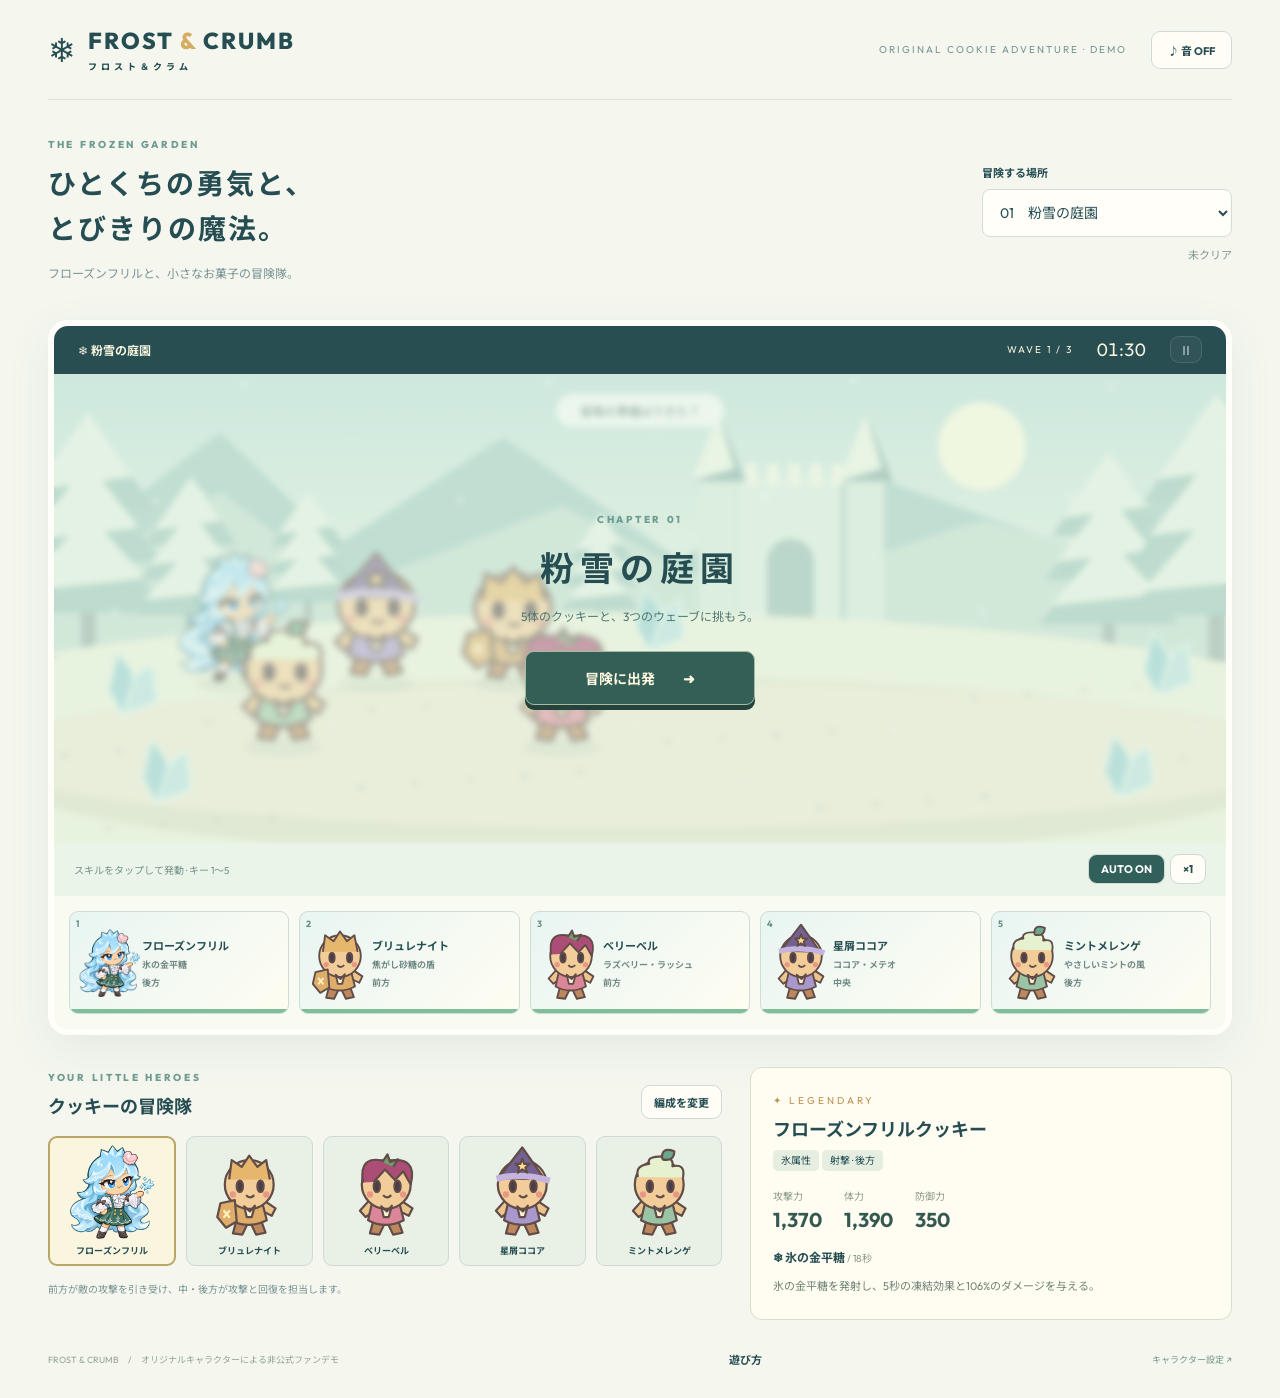
==== frost-frill/index.html @ cb8e694f "Build Frost and Crumb original cookie battle demo" ====
<!doctype html><html lang="ja"><meta charset="UTF-8"><meta name="viewport" content="width=device-width,initial-scale=1"><title>FROST & CRUMB — フローズンフリル</title><link rel="stylesheet" href="style.css"><body><div class="app"><header><a class="brand" href="./">❄ <span>FROST <i>&</i> CRUMB<small>フロスト＆クラム</small></span></a><span class="edition">ORIGINAL COOKIE ADVENTURE · DEMO</span><button id="sound" aria-pressed="false">♪ 音 OFF</button></header><main><section class="intro"><div><span class="eyebrow">THE FROZEN GARDEN</span><h1>ひとくちの勇気と、<br>とびきりの魔法。</h1><p>フローズンフリルと、小さなお菓子の冒険隊。</p></div><div class="stage-select"><label for="difficulty">冒険する場所</label><select id="difficulty"><option value="0">01　粉雪の庭園</option><option value="1">02　氷砂糖の回廊</option><option value="2">03　凍てつく王冠</option></select><span id="record">未クリア</span></div></section><section class="game"><div class="battle-top"><span>❄ <b id="stage-title">粉雪の庭園</b></span><div><span id="wave">WAVE 1 / 3</span><span id="timer">01:30</span><button id="pause" disabled aria-label="一時停止">Ⅱ</button></div></div><div class="battlefield"><canvas id="scene" width="1200" height="480" aria-label="クッキーたちのバトル画面"></canvas><div id="banner" aria-live="polite">冒険の準備はできた？</div><div id="curtain"><span class="eyebrow">CHAPTER 01</span><h2>粉雪の庭園</h2><p>5体のクッキーと、3つのウェーブに挑もう。</p><button class="primary" id="start">冒険に出発 <span>➜</span></button></div><div class="battle-bottom"><span id="hint">スキルをタップして発動 · キー 1〜5</span><div><button id="auto" aria-pressed="true" class="active">AUTO ON</button><button id="speed">×1</button></div></div></div><div id="skills" class="skills"></div></section><section class="lower"><div class="roster-panel"><div class="section-head"><div><span class="eyebrow">YOUR LITTLE HEROES</span><h2>クッキーの冒険隊</h2></div><button id="formation">編成を変更</button></div><div id="roster" class="roster"></div><p class="subtle">前方が敵の攻撃を引き受け、中・後方が攻撃と回復を担当します。</p></div><aside id="detail"></aside></section><footer><span>FROST & CRUMB　/　オリジナルキャラクターによる非公式ファンデモ</span><button id="help">遊び方</button><a href="https://docs.google.com/spreadsheets/d/1AXJNNVt2qKoqk0Ohk_pprZmD6-auwMGWSyhdEIx_EBE/edit?gid=2095107188" target="_blank" rel="noreferrer">キャラクター設定 ↗</a></footer></main></div><dialog id="modal"><button id="close" class="close" aria-label="閉じる">×</button><div id="modal-body"></div></dialog><script src="data.js"></script><script src="engine.js"></script><script src="game.js"></script></body></html>
---- frost-frill/style.css ----
@import url('https://fonts.googleapis.com/css2?family=Noto+Sans+JP:wght@400;600;700;900&family=Outfit:wght@400;500;600;700;800&display=swap');
:root{--ink:#254d52;--muted:#789394;--mint:#dff2e9;--gold:#d6ac62}*{box-sizing:border-box}body{margin:0;background:#f5f7ef;color:var(--ink);font:14px 'Outfit','Noto Sans JP',sans-serif}button,select{font:inherit}button,a,select{-webkit-tap-highlight-color:transparent}button{cursor:pointer;border:1px solid #cddbd3;background:#fffdf6;color:var(--ink);border-radius:9px;padding:10px 16px;font-weight:700;transition:.2s}button:hover{transform:translateY(-2px);filter:brightness(1.04)}button:disabled{cursor:default;opacity:.5;transform:none}button:focus-visible,a:focus-visible,select:focus-visible{outline:3px solid #e4ac5e;outline-offset:3px}.app{max-width:1320px;margin:auto;padding:0 48px}header{height:100px;display:flex;align-items:center;gap:24px;border-bottom:1px solid #dce4da}.brand{display:flex;gap:12px;align-items:center;font-size:33px;text-decoration:none;color:var(--ink)}.brand span{font-size:23px;font-weight:800;letter-spacing:2px}.brand i{color:var(--gold);font-style:normal}.brand small{display:block;font-size:9px;letter-spacing:4px;margin-top:5px}.edition{font-size:10px;letter-spacing:2px;color:var(--muted);margin-left:auto}header button{font-size:11px}.intro{display:flex;justify-content:space-between;align-items:center;padding:34px 0 27px}.eyebrow{font-size:10px;font-weight:800;letter-spacing:2.7px;color:#6e9c92}h1{font-size:28px;line-height:1.6;letter-spacing:2px;margin:10px 0}p{color:var(--muted);font-size:12px}.stage-select{display:grid;gap:9px;min-width:250px}.stage-select label{font-size:11px;font-weight:700}.stage-select select{padding:13px;background:#fffef9;color:var(--ink);border:1px solid #d1ded1;border-radius:8px}.stage-select span{font-size:11px;color:#81978b;text-align:right}.game{border:6px solid #fffef8;border-radius:20px;overflow:hidden;box-shadow:0 14px 45px #315b4e16}.battle-top{height:48px;display:flex;justify-content:space-between;align-items:center;padding:0 24px;background:#294e52;color:#f5f4dd;font-size:12px}.battle-top>div{display:flex;gap:24px;align-items:center}.battle-top button{padding:4px 9px;background:#ffffff14;color:white;border:1px solid #ffffff40}#wave{letter-spacing:2px;font-size:10px}#timer{font-size:18px;font-variant-numeric:tabular-nums}.battlefield{position:relative;background:#d8eee6}canvas{display:block;width:100%;aspect-ratio:2.5}.battle-bottom{display:flex;justify-content:space-between;align-items:center;padding:12px 20px;background:#eaf4e9;font-size:10px;color:#77938a}.battle-bottom button{font-size:11px;padding:7px 12px;margin-left:5px}.active{background:#315f59!important;color:white!important}.skills{display:grid;grid-template-columns:repeat(5,1fr);gap:10px;padding:15px;background:#f9faf2}.skill{position:relative;height:103px;overflow:hidden;padding:8px;background:linear-gradient(135deg,#e8f5f2,#fffdf2);border:1px solid #cdded4;text-align:left;display:flex;align-items:center}.skill .portrait{width:64px;height:85px;flex-shrink:0}.skill strong{font-size:11px;display:block}.skill small{font-size:9px;display:block;margin-top:5px;color:#718a86}.skill .cool{position:absolute;inset:0;background:#153936b3;color:white;display:grid;place-content:center;font-size:25px;pointer-events:none}.skill .hp{position:absolute;bottom:0;left:0;height:4px;background:#80bd99}.skill .key{position:absolute;top:6px;left:6px;font-size:9px;color:#688f83}#curtain{position:absolute;inset:0 0 52px;display:flex;align-items:center;justify-content:center;flex-direction:column;background:#e7f5e37d;backdrop-filter:blur(3px);text-align:center}#curtain h2{font-size:34px;letter-spacing:6px;margin:16px 0 4px}#curtain p{color:#527970}.primary{background:#335f56;color:#fff7df;border:1px solid #a7bba1;box-shadow:0 5px 0 #24433d;margin-top:15px;padding:16px 40px;min-width:230px}.primary span{margin-left:25px}#banner{position:absolute;top:20px;left:50%;transform:translateX(-50%);padding:8px 24px;border-radius:30px;background:#ffffffc9;color:#365e59;font-size:12px;white-space:nowrap;pointer-events:none}.lower{display:grid;grid-template-columns:1.4fr 1fr;gap:28px;margin-top:32px}.section-head{display:flex;justify-content:space-between;align-items:center}h2{font-size:18px;margin:7px 0 18px}.section-head button{font-size:11px;padding:8px 12px}.roster{display:flex;gap:10px}.roster button{flex:1;min-width:0;padding:7px 3px;background:#e9f0e5}.roster button.selected{border:2px solid #b8a567;background:#faf5df}.roster .portrait{height:94px;width:100%}.roster small{font-size:9px;display:block;margin-top:5px}.portrait img{width:100%;height:100%;object-fit:contain}.portrait svg{height:100%;width:100%}.subtle{font-size:10px;margin-top:15px}aside{position:relative;border:1px solid #d6dfcc;border-radius:12px;padding:22px;background:#fffcf2}aside .rarity{color:#bd9252;font-size:10px;letter-spacing:3px}aside h2{font-size:18px;margin:7px 0 9px}aside .tag{font-size:10px;background:#e6eee2;border-radius:5px;padding:4px 8px}.stats{display:flex;gap:22px;margin:20px 0 16px}.stats span{font-size:10px;color:#8b9a8b}.stats b{display:block;font-size:20px;color:#355950;margin-top:4px}aside p{line-height:1.8;color:#708477;font-size:11px;margin-bottom:0}footer{display:flex;gap:20px;align-items:center;justify-content:space-between;padding:28px 0;color:#92a292;font-size:9px}footer button{border:none;background:none;font-size:11px;padding:3px}footer a{color:#759786;text-decoration:none}dialog{border:1px solid #d6dfcc;border-radius:18px;padding:35px;color:var(--ink);max-width:500px;width:90%;background:#fffdf5;box-shadow:0 20px 100px #153b3240}dialog::backdrop{background:#163b4770;backdrop-filter:blur(5px)}dialog p{line-height:2}.close{float:right;padding:3px 9px}.formation-row{display:flex;align-items:center;gap:15px;padding:10px;border-bottom:1px solid #e2e8dd}.formation-row label{flex:1;font-size:12px}.formation-row select{padding:6px;border:1px solid #cad7cb;border-radius:5px;color:var(--ink)}@media(max-width:800px){.app{padding:0 16px}.edition{display:none}header{height:78px;justify-content:space-between}.brand span{font-size:18px}.intro{padding-top:24px}h1{font-size:21px}.stage-select{min-width:170px}.lower{grid-template-columns:1fr}.skill{height:95px;justify-content:center;padding:3px}.skill .portrait{width:56px}.skill strong,.skill small{display:none}.skills{gap:5px;padding:8px}footer{flex-wrap:wrap}.battle-top{padding:0 12px}.battle-top>div{gap:12px}#curtain h2{font-size:25px}#curtain p{font-size:10px}#curtain .primary{padding:10px 25px;margin-top:6px}.intro p{font-size:10px}}@media(max-width:480px){.intro{display:block}.stage-select{margin-top:18px;display:flex;align-items:center;gap:8px}.stage-select label{display:none}.stage-select select{flex:1;padding:9px;font-size:11px}.stage-select span{font-size:9px}canvas{aspect-ratio:1.5;object-fit:cover}#hint{font-size:8px}.battle-bottom{padding:8px}.roster .portrait{height:76px}#curtain{bottom:44px}.brand{font-size:27px}.stats{gap:30px}}
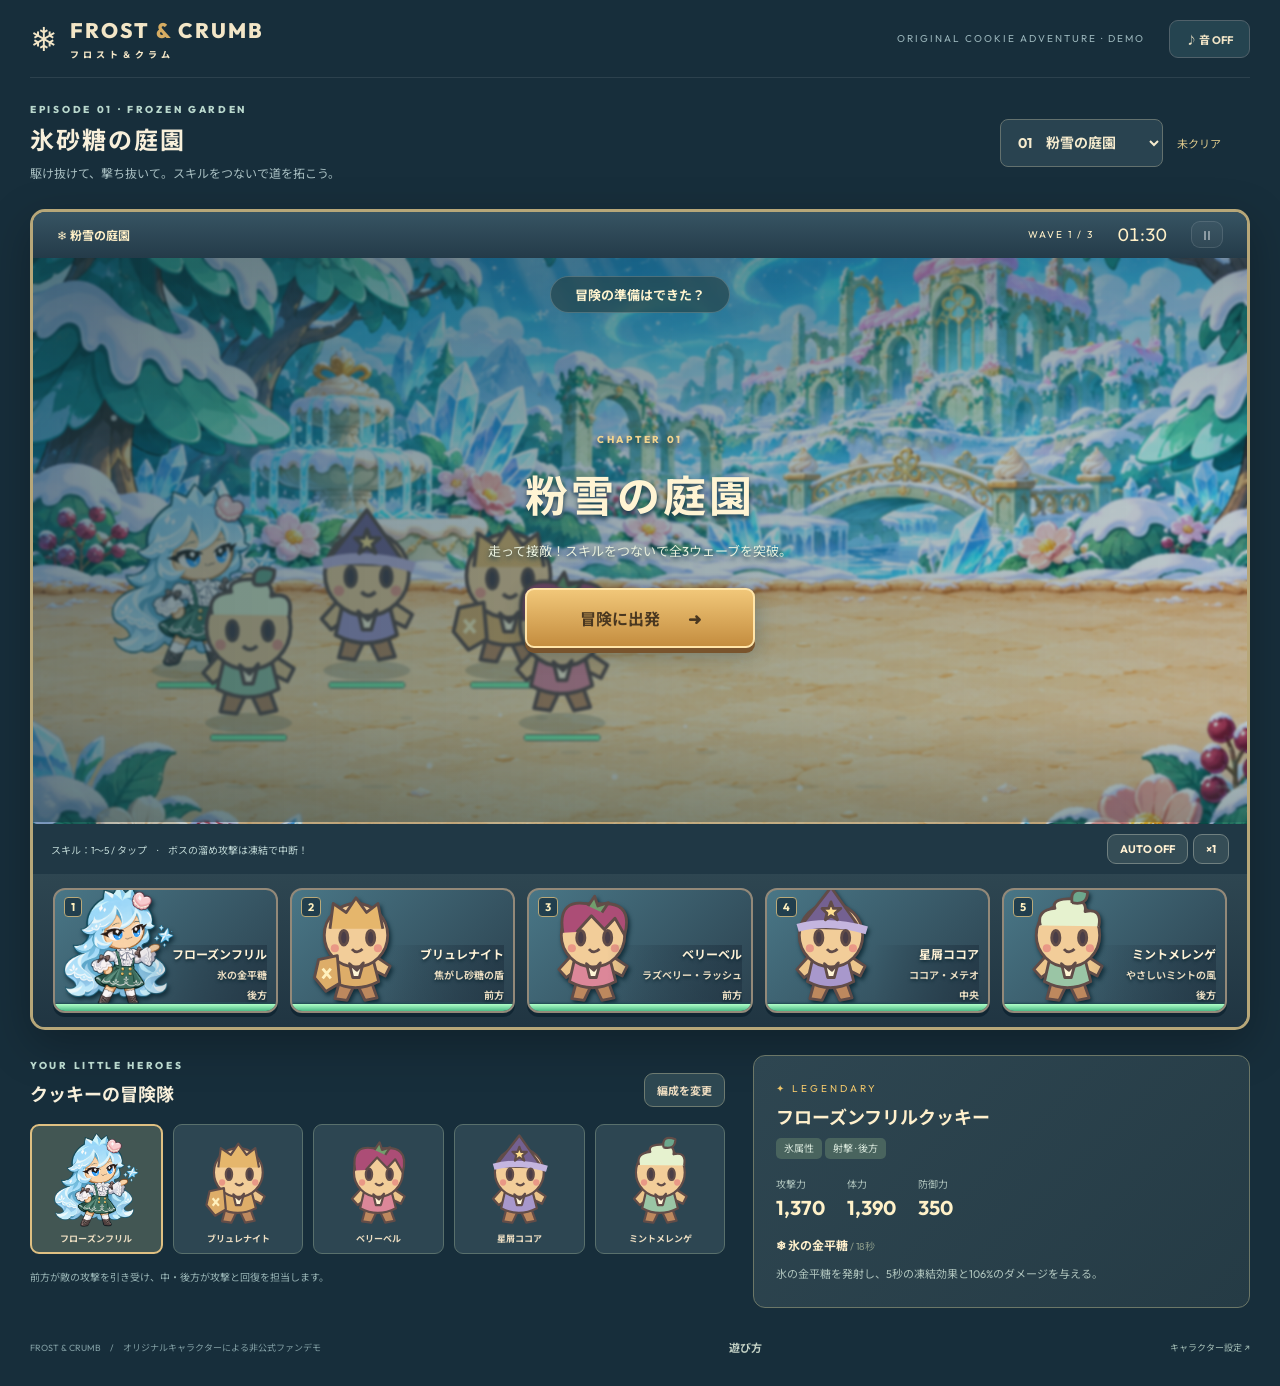
==== commit d53079a0: "Rework battles with moving combat, skill cinematics and interruptible boss attacks" ====
--- a/frost-frill/index.html
+++ b/frost-frill/index.html
@@ -1 +1 @@
-<!doctype html><html lang="ja"><meta charset="UTF-8"><meta name="viewport" content="width=device-width,initial-scale=1"><title>FROST & CRUMB — フローズンフリル</title><link rel="stylesheet" href="style.css"><body><div class="app"><header><a class="brand" href="./">❄ <span>FROST <i>&</i> CRUMB<small>フロスト＆クラム</small></span></a><span class="edition">ORIGINAL COOKIE ADVENTURE · DEMO</span><button id="sound" aria-pressed="false">♪ 音 OFF</button></header><main><section class="intro"><div><span class="eyebrow">THE FROZEN GARDEN</span><h1>ひとくちの勇気と、<br>とびきりの魔法。</h1><p>フローズンフリルと、小さなお菓子の冒険隊。</p></div><div class="stage-select"><label for="difficulty">冒険する場所</label><select id="difficulty"><option value="0">01　粉雪の庭園</option><option value="1">02　氷砂糖の回廊</option><option value="2">03　凍てつく王冠</option></select><span id="record">未クリア</span></div></section><section class="game"><div class="battle-top"><span>❄ <b id="stage-title">粉雪の庭園</b></span><div><span id="wave">WAVE 1 / 3</span><span id="timer">01:30</span><button id="pause" disabled aria-label="一時停止">Ⅱ</button></div></div><div class="battlefield"><canvas id="scene" width="1200" height="480" aria-label="クッキーたちのバトル画面"></canvas><div id="banner" aria-live="polite">冒険の準備はできた？</div><div id="curtain"><span class="eyebrow">CHAPTER 01</span><h2>粉雪の庭園</h2><p>5体のクッキーと、3つのウェーブに挑もう。</p><button class="primary" id="start">冒険に出発 <span>➜</span></button></div><div class="battle-bottom"><span id="hint">スキルをタップして発動 · キー 1〜5</span><div><button id="auto" aria-pressed="true" class="active">AUTO ON</button><button id="speed">×1</button></div></div></div><div id="skills" class="skills"></div></section><section class="lower"><div class="roster-panel"><div class="section-head"><div><span class="eyebrow">YOUR LITTLE HEROES</span><h2>クッキーの冒険隊</h2></div><button id="formation">編成を変更</button></div><div id="roster" class="roster"></div><p class="subtle">前方が敵の攻撃を引き受け、中・後方が攻撃と回復を担当します。</p></div><aside id="detail"></aside></section><footer><span>FROST & CRUMB　/　オリジナルキャラクターによる非公式ファンデモ</span><button id="help">遊び方</button><a href="https://docs.google.com/spreadsheets/d/1AXJNNVt2qKoqk0Ohk_pprZmD6-auwMGWSyhdEIx_EBE/edit?gid=2095107188" target="_blank" rel="noreferrer">キャラクター設定 ↗</a></footer></main></div><dialog id="modal"><button id="close" class="close" aria-label="閉じる">×</button><div id="modal-body"></div></dialog><script src="data.js"></script><script src="engine.js"></script><script src="game.js"></script></body></html>
+<!doctype html><html lang="ja"><meta charset="UTF-8"><meta name="viewport" content="width=device-width,initial-scale=1"><title>FROST & CRUMB — フローズンフリル</title><link rel="stylesheet" href="style.css"><body><div class="app"><header><a class="brand" href="./">❄ <span>FROST <i>&</i> CRUMB<small>フロスト＆クラム</small></span></a><span class="edition">ORIGINAL COOKIE ADVENTURE · DEMO</span><button id="sound" aria-pressed="false">♪ 音 OFF</button></header><main><section class="intro"><div><span class="eyebrow">EPISODE 01 · FROZEN GARDEN</span><h1>氷砂糖の庭園</h1><p>駆け抜けて、撃ち抜いて。スキルをつないで道を拓こう。</p></div><div class="stage-select"><label for="difficulty">冒険する場所</label><select id="difficulty" aria-label="冒険する場所"><option value="0">01　粉雪の庭園</option><option value="1">02　氷砂糖の回廊</option><option value="2">03　凍てつく王冠</option></select><span id="record">未クリア</span></div></section><section class="game"><div class="battle-top"><span>❄ <b id="stage-title">粉雪の庭園</b></span><div><span id="wave">WAVE 1 / 3</span><span id="timer">01:30</span><button id="pause" disabled aria-label="一時停止">Ⅱ</button></div></div><div class="battlefield"><canvas id="scene" width="1200" height="480" aria-label="クッキーたちのバトル画面"></canvas><div id="bossbar" hidden><span>氷砂糖の番人</span><div><i></i></div></div><div id="cutin"><img src="assets/frozen-frill.png" alt=""><div><small>LEGENDARY SKILL</small><strong>氷の金平糖</strong></div></div><div id="warning" aria-live="polite"></div><div id="combo"></div><div id="banner" aria-live="polite">冒険の準備はできた？</div><div id="curtain"><span class="eyebrow">CHAPTER 01</span><h2>粉雪の庭園</h2><p>走って接敵！スキルをつないで全3ウェーブを突破。</p><button class="primary" id="start">冒険に出発 <span>➜</span></button></div><div class="battle-bottom"><span id="hint">スキル：1〜5 / タップ　·　ボスの溜め攻撃は凍結で中断！</span><div><button id="auto" aria-pressed="false">AUTO OFF</button><button id="speed">×1</button></div></div></div><div id="skills" class="skills"></div></section><section class="lower"><div class="roster-panel"><div class="section-head"><div><span class="eyebrow">YOUR LITTLE HEROES</span><h2>クッキーの冒険隊</h2></div><button id="formation">編成を変更</button></div><div id="roster" class="roster"></div><p class="subtle">前方が敵の攻撃を引き受け、中・後方が攻撃と回復を担当します。</p></div><aside id="detail"></aside></section><footer><span>FROST & CRUMB　/　オリジナルキャラクターによる非公式ファンデモ</span><button id="help">遊び方</button><a href="https://docs.google.com/spreadsheets/d/1AXJNNVt2qKoqk0Ohk_pprZmD6-auwMGWSyhdEIx_EBE/edit?gid=2095107188" target="_blank" rel="noreferrer">キャラクター設定 ↗</a></footer></main></div><dialog id="modal"><button id="close" class="close" aria-label="閉じる">×</button><div id="modal-body"></div></dialog><script src="data.js"></script><script src="engine.js"></script><script src="game.js"></script></body></html>
--- a/frost-frill/style.css
+++ b/frost-frill/style.css
@@ -1,2 +1,9 @@
 @import url('https://fonts.googleapis.com/css2?family=Noto+Sans+JP:wght@400;600;700;900&family=Outfit:wght@400;500;600;700;800&display=swap');
 :root{--ink:#254d52;--muted:#789394;--mint:#dff2e9;--gold:#d6ac62}*{box-sizing:border-box}body{margin:0;background:#f5f7ef;color:var(--ink);font:14px 'Outfit','Noto Sans JP',sans-serif}button,select{font:inherit}button,a,select{-webkit-tap-highlight-color:transparent}button{cursor:pointer;border:1px solid #cddbd3;background:#fffdf6;color:var(--ink);border-radius:9px;padding:10px 16px;font-weight:700;transition:.2s}button:hover{transform:translateY(-2px);filter:brightness(1.04)}button:disabled{cursor:default;opacity:.5;transform:none}button:focus-visible,a:focus-visible,select:focus-visible{outline:3px solid #e4ac5e;outline-offset:3px}.app{max-width:1320px;margin:auto;padding:0 48px}header{height:100px;display:flex;align-items:center;gap:24px;border-bottom:1px solid #dce4da}.brand{display:flex;gap:12px;align-items:center;font-size:33px;text-decoration:none;color:var(--ink)}.brand span{font-size:23px;font-weight:800;letter-spacing:2px}.brand i{color:var(--gold);font-style:normal}.brand small{display:block;font-size:9px;letter-spacing:4px;margin-top:5px}.edition{font-size:10px;letter-spacing:2px;color:var(--muted);margin-left:auto}header button{font-size:11px}.intro{display:flex;justify-content:space-between;align-items:center;padding:34px 0 27px}.eyebrow{font-size:10px;font-weight:800;letter-spacing:2.7px;color:#6e9c92}h1{font-size:28px;line-height:1.6;letter-spacing:2px;margin:10px 0}p{color:var(--muted);font-size:12px}.stage-select{display:grid;gap:9px;min-width:250px}.stage-select label{font-size:11px;font-weight:700}.stage-select select{padding:13px;background:#fffef9;color:var(--ink);border:1px solid #d1ded1;border-radius:8px}.stage-select span{font-size:11px;color:#81978b;text-align:right}.game{border:6px solid #fffef8;border-radius:20px;overflow:hidden;box-shadow:0 14px 45px #315b4e16}.battle-top{height:48px;display:flex;justify-content:space-between;align-items:center;padding:0 24px;background:#294e52;color:#f5f4dd;font-size:12px}.battle-top>div{display:flex;gap:24px;align-items:center}.battle-top button{padding:4px 9px;background:#ffffff14;color:white;border:1px solid #ffffff40}#wave{letter-spacing:2px;font-size:10px}#timer{font-size:18px;font-variant-numeric:tabular-nums}.battlefield{position:relative;background:#d8eee6}canvas{display:block;width:100%;aspect-ratio:2.5}.battle-bottom{display:flex;justify-content:space-between;align-items:center;padding:12px 20px;background:#eaf4e9;font-size:10px;color:#77938a}.battle-bottom button{font-size:11px;padding:7px 12px;margin-left:5px}.active{background:#315f59!important;color:white!important}.skills{display:grid;grid-template-columns:repeat(5,1fr);gap:10px;padding:15px;background:#f9faf2}.skill{position:relative;height:103px;overflow:hidden;padding:8px;background:linear-gradient(135deg,#e8f5f2,#fffdf2);border:1px solid #cdded4;text-align:left;display:flex;align-items:center}.skill .portrait{width:64px;height:85px;flex-shrink:0}.skill strong{font-size:11px;display:block}.skill small{font-size:9px;display:block;margin-top:5px;color:#718a86}.skill .cool{position:absolute;inset:0;background:#153936b3;color:white;display:grid;place-content:center;font-size:25px;pointer-events:none}.skill .hp{position:absolute;bottom:0;left:0;height:4px;background:#80bd99}.skill .key{position:absolute;top:6px;left:6px;font-size:9px;color:#688f83}#curtain{position:absolute;inset:0 0 52px;display:flex;align-items:center;justify-content:center;flex-direction:column;background:#e7f5e37d;backdrop-filter:blur(3px);text-align:center}#curtain h2{font-size:34px;letter-spacing:6px;margin:16px 0 4px}#curtain p{color:#527970}.primary{background:#335f56;color:#fff7df;border:1px solid #a7bba1;box-shadow:0 5px 0 #24433d;margin-top:15px;padding:16px 40px;min-width:230px}.primary span{margin-left:25px}#banner{position:absolute;top:20px;left:50%;transform:translateX(-50%);padding:8px 24px;border-radius:30px;background:#ffffffc9;color:#365e59;font-size:12px;white-space:nowrap;pointer-events:none}.lower{display:grid;grid-template-columns:1.4fr 1fr;gap:28px;margin-top:32px}.section-head{display:flex;justify-content:space-between;align-items:center}h2{font-size:18px;margin:7px 0 18px}.section-head button{font-size:11px;padding:8px 12px}.roster{display:flex;gap:10px}.roster button{flex:1;min-width:0;padding:7px 3px;background:#e9f0e5}.roster button.selected{border:2px solid #b8a567;background:#faf5df}.roster .portrait{height:94px;width:100%}.roster small{font-size:9px;display:block;margin-top:5px}.portrait img{width:100%;height:100%;object-fit:contain}.portrait svg{height:100%;width:100%}.subtle{font-size:10px;margin-top:15px}aside{position:relative;border:1px solid #d6dfcc;border-radius:12px;padding:22px;background:#fffcf2}aside .rarity{color:#bd9252;font-size:10px;letter-spacing:3px}aside h2{font-size:18px;margin:7px 0 9px}aside .tag{font-size:10px;background:#e6eee2;border-radius:5px;padding:4px 8px}.stats{display:flex;gap:22px;margin:20px 0 16px}.stats span{font-size:10px;color:#8b9a8b}.stats b{display:block;font-size:20px;color:#355950;margin-top:4px}aside p{line-height:1.8;color:#708477;font-size:11px;margin-bottom:0}footer{display:flex;gap:20px;align-items:center;justify-content:space-between;padding:28px 0;color:#92a292;font-size:9px}footer button{border:none;background:none;font-size:11px;padding:3px}footer a{color:#759786;text-decoration:none}dialog{border:1px solid #d6dfcc;border-radius:18px;padding:35px;color:var(--ink);max-width:500px;width:90%;background:#fffdf5;box-shadow:0 20px 100px #153b3240}dialog::backdrop{background:#163b4770;backdrop-filter:blur(5px)}dialog p{line-height:2}.close{float:right;padding:3px 9px}.formation-row{display:flex;align-items:center;gap:15px;padding:10px;border-bottom:1px solid #e2e8dd}.formation-row label{flex:1;font-size:12px}.formation-row select{padding:6px;border:1px solid #cad7cb;border-radius:5px;color:var(--ink)}@media(max-width:800px){.app{padding:0 16px}.edition{display:none}header{height:78px;justify-content:space-between}.brand span{font-size:18px}.intro{padding-top:24px}h1{font-size:21px}.stage-select{min-width:170px}.lower{grid-template-columns:1fr}.skill{height:95px;justify-content:center;padding:3px}.skill .portrait{width:56px}.skill strong,.skill small{display:none}.skills{gap:5px;padding:8px}footer{flex-wrap:wrap}.battle-top{padding:0 12px}.battle-top>div{gap:12px}#curtain h2{font-size:25px}#curtain p{font-size:10px}#curtain .primary{padding:10px 25px;margin-top:6px}.intro p{font-size:10px}}@media(max-width:480px){.intro{display:block}.stage-select{margin-top:18px;display:flex;align-items:center;gap:8px}.stage-select label{display:none}.stage-select select{flex:1;padding:9px;font-size:11px}.stage-select span{font-size:9px}canvas{aspect-ratio:1.5;object-fit:cover}#hint{font-size:8px}.battle-bottom{padding:8px}.roster .portrait{height:76px}#curtain{bottom:44px}.brand{font-size:27px}.stats{gap:30px}}
+/* Battle revision: the arena is the primary screen. */
+body{background:#172e3b;color:#f8f0db}.app{max-width:1480px;padding:0 30px}header{height:78px;border-color:#ffffff17}.brand{color:#f3e6c7}.brand span{font-size:21px}.edition{color:#99b4ba}header button{background:#254450;color:#f0e4c6;border-color:#50616a}.intro{padding:21px 0}.intro h1{font-size:24px;line-height:1.2;margin:9px 0}.intro p{margin:7px 0;color:#a8bfc2}.eyebrow{color:#b9d8cd}.stage-select{display:flex;align-items:center;gap:14px}.stage-select label{display:none}.stage-select select{background:#294350;color:#f5ebce;border-color:#63716e;font-weight:700}.stage-select span{color:#deca8c}.game{border:3px solid #b7a779;border-radius:15px;background:#213a43;box-shadow:0 15px 45px #0004}.battle-top{height:46px;background:linear-gradient(#375463,#243b49);color:#fff0c7}.battlefield{overflow:hidden}canvas{aspect-ratio:1200/560}#banner{top:18px;background:#25454ab3;color:#fff4cf;backdrop-filter:blur(4px);font-weight:700;font-size:13px;padding:8px 24px;border:1px solid #ffffff30;z-index:2}.battle-bottom{background:#203845;color:#bdd5d3;padding:10px 18px}.battle-bottom button{background:#354d56;color:#fff0d2;border-color:#708080}.battle-bottom .active{background:#b28a43!important;border-color:#e9c982;color:#fff!important}.skills{gap:12px;padding:14px 20px;background:linear-gradient(#2e4651,#203542)}.skill{height:125px;background:linear-gradient(135deg,#497686,#2b414e);border:2px solid #938979;border-radius:12px;color:#fff3d7;overflow:hidden;box-shadow:0 4px 0 #112633;align-items:flex-end;padding:9px;isolation:isolate}.skill .portrait{position:absolute;height:122px;width:128px;left:0;bottom:5px;z-index:-1;filter:drop-shadow(2px 3px 2px #122f3b)}.skill>div:not(.portrait):not(.cool):not(.hp){margin-left:auto;text-align:right;text-shadow:0 2px 3px #122c37;background:linear-gradient(90deg,transparent,#213543b0);padding-left:35px;max-width:100%}.skill strong{font-size:12px}.skill small{color:#e7dbc1;font-size:10px}.skill .cool{background:linear-gradient(0deg,#102332cf,#10233245);font-size:32px;text-shadow:0 3px 0 #1c2d40;color:#fff}.skill:disabled{opacity:1}.skill .hp{height:7px;background:linear-gradient(#b1ffc8,#4cbb87);box-shadow:0 -1px 2px #1d484e;z-index:4}.skill .key{top:7px;left:9px;color:#fff0bf;background:#152e3dbb;border:1px solid #b9a979;padding:2px 6px;border-radius:4px;font-size:11px}.skill.ready{border-color:#ffe097;box-shadow:0 0 14px #ffe9a04d,0 4px 0 #846b43}.skill.ready:after{content:'READY';position:absolute;top:7px;right:7px;color:#ffe29a;font-size:10px;font-weight:900;letter-spacing:1px}.skill:hover:not(:disabled){transform:translateY(-5px);border-color:#fff7d3}#curtain{background:linear-gradient(90deg,#12364090,#153e4b45);backdrop-filter:blur(1px);color:#fff4d3;text-shadow:0 3px 5px #173849}#curtain .eyebrow{color:#f2d590}#curtain h2{font-size:43px;letter-spacing:3px}#curtain p{color:#e9f0dd;font-size:13px}.primary{background:linear-gradient(#f1c779,#c48d3f);color:#493720;box-shadow:0 5px 0 #79542d,0 6px 20px #142f3d50;border:2px solid #ffe5a9;font-size:16px;text-shadow:none}.lower{margin-top:25px}.roster button{background:#2d4652;border-color:#59706c;color:#eedfc3}.roster button.selected{background:#425653;border-color:#dfc082}.roster-panel .subtle{color:#98b4b5}.section-head button{background:#2d4751;color:#eddcc0;border-color:#6d7a70}aside{background:linear-gradient(135deg,#2e4651,#253b45);border-color:#6c7767;color:#fff0cc}aside .tag{background:#49645e;color:#d6e5d9}.stats b{color:#fff1c8}.stats span,aside p{color:#afc4bd}.rarity{color:#f1c76b!important}footer{color:#829fa4}footer button{color:#c4d2c6}footer a{color:#a4beb6}dialog{background:#233c47;color:#fff0d0;border:2px solid #b8a678}dialog p{color:#b0c8c3}.formation-row{border-color:#59716c}dialog .eyebrow{color:#ddc989}.close{background:#3d555d;color:white;border:none}
+#cutin{position:absolute;left:0;top:22%;width:72%;height:160px;background:linear-gradient(100deg,#123c50ee,var(--skill-color),transparent);z-index:7;pointer-events:none;transform:translateX(-110%);opacity:0;border-top:2px solid #eeffffaa;border-bottom:2px solid #eeffffaa;display:flex;align-items:center;gap:15px;filter:drop-shadow(0 8px 5px #16344355)}#cutin.show{animation:cutin 1.2s ease both}#cutin img{height:260px;width:230px;object-fit:contain;transform:rotate(-12deg);margin-left:35px;align-self:flex-end;filter:drop-shadow(5px 5px 0 #12384e66)}#cutin strong{display:block;color:white;font-size:29px;font-weight:900;text-shadow:2px 3px 0 #22495e;white-space:nowrap}#cutin small{color:#fff9db;font-size:11px;letter-spacing:2px;text-shadow:1px 1px #204558}#warning{position:absolute;bottom:65px;left:50%;transform:translateX(-50%);z-index:6;color:white;background:#ae304de8;padding:12px 30px;white-space:nowrap;border:2px solid #ffc5c9;border-radius:6px;opacity:0;pointer-events:none;font-size:15px;font-weight:900;box-shadow:0 0 30px #db386355}#warning.show{opacity:1;animation:warning .4s alternate infinite}#bossbar{position:absolute;top:18px;left:25%;width:50%;z-index:3;text-align:center;background:#213743db;padding:7px 14px;border:1px solid #ddc88f;border-radius:6px}#bossbar span{font-size:12px;color:#ffe6b6;font-weight:700}#bossbar>div{height:9px;background:#192b37;border-radius:9px;margin-top:5px;overflow:hidden}#bossbar i{display:block;height:100%;background:linear-gradient(#f7a0a4,#c54e67);width:100%}#bossbar:not([hidden])~#banner{top:75px;font-size:10px}#combo{position:absolute;right:28px;top:95px;z-index:3;pointer-events:none;text-align:center;color:#fff1aa;text-shadow:2px 3px 0 #6b5248;transform:rotate(7deg)}#combo b{display:block;font-size:47px;font-style:italic;line-height:1}#combo small{font-size:12px;letter-spacing:2px;font-weight:900}@keyframes cutin{0%{transform:translateX(-110%);opacity:0}15%,75%{transform:translateX(0);opacity:1}100%{transform:translateX(20%);opacity:0}}@keyframes warning{to{filter:brightness(1.35)}}
+@media(min-width:1000px){.playing .intro{padding:10px 0}.playing .intro h1{font-size:18px}.playing .intro p,.playing .intro .eyebrow{display:none}.playing header{height:61px}.playing .lower{margin-top:20px}}
+@media(max-width:800px){.app{padding:0 12px}.intro{padding:16px 0}.intro h1{font-size:20px}.stage-select{display:grid;gap:5px;min-width:160px}.stage-select select{font-size:10px;padding:10px}.skills{gap:7px;padding:10px}.skill{height:100px}.skill .portrait{height:95px;width:100%;left:0;bottom:5px}.skill strong,.skill small{display:none}.skill.ready:after{font-size:8px;right:3px;top:6px}.skill .key{font-size:8px;left:4px}.skill .cool{font-size:24px}#cutin{height:100px;width:90%}#cutin img{height:180px;width:150px;margin-left:15px}#cutin strong{font-size:20px}#cutin small{font-size:8px}#warning{font-size:11px;padding:8px 13px}#curtain h2{font-size:28px}.battle-top{font-size:10px}#combo b{font-size:35px}.battle-bottom{font-size:9px}.lower{gap:16px}}
+@media(max-width:480px){.intro{display:flex;gap:10px}.intro h1{font-size:17px}.intro p{display:none}.intro .eyebrow{font-size:7px;letter-spacing:1px}.stage-select{margin:0;min-width:150px;max-width:160px}.stage-select select{width:100%;font-size:9px}.stage-select span{font-size:9px}canvas{aspect-ratio:1200/700;object-fit:fill}.skills{gap:4px;padding:8px 5px}.skill{height:90px;border-radius:8px}.skill .portrait{height:85px}.skill.ready:after{font-size:6px;letter-spacing:0}.skill .cool{font-size:19px}.battle-top{padding:0 8px;height:40px}.battle-top>div{gap:8px}#timer{font-size:15px}#wave{font-size:8px}#banner{font-size:9px;top:10px;padding:5px 12px}#curtain h2{font-size:25px}#curtain p{font-size:9px}.primary{font-size:13px;min-width:190px}#cutin{height:75px;top:23%}#cutin img{height:125px;width:110px;margin-left:3px}#cutin strong{font-size:17px}#warning{bottom:57px;font-size:8px;padding:7px 9px}#bossbar{top:8px;width:70%;left:15%;padding:4px 10px}#bossbar span{font-size:9px}#bossbar:not([hidden])~#banner{top:52px;font-size:8px}#combo{top:68px;right:10px}#combo b{font-size:27px}#combo small{font-size:8px}.battle-bottom{display:block;text-align:right;padding:5px 8px}#hint{float:left;max-width:55%;text-align:left;font-size:7px;line-height:1.5}.battle-bottom button{padding:6px 9px;font-size:10px}.brand span{font-size:16px}}
+@media(prefers-reduced-motion:reduce){#cutin.show{animation:none;transform:none;opacity:1}#warning.show{animation:none}button{transition:none}}
